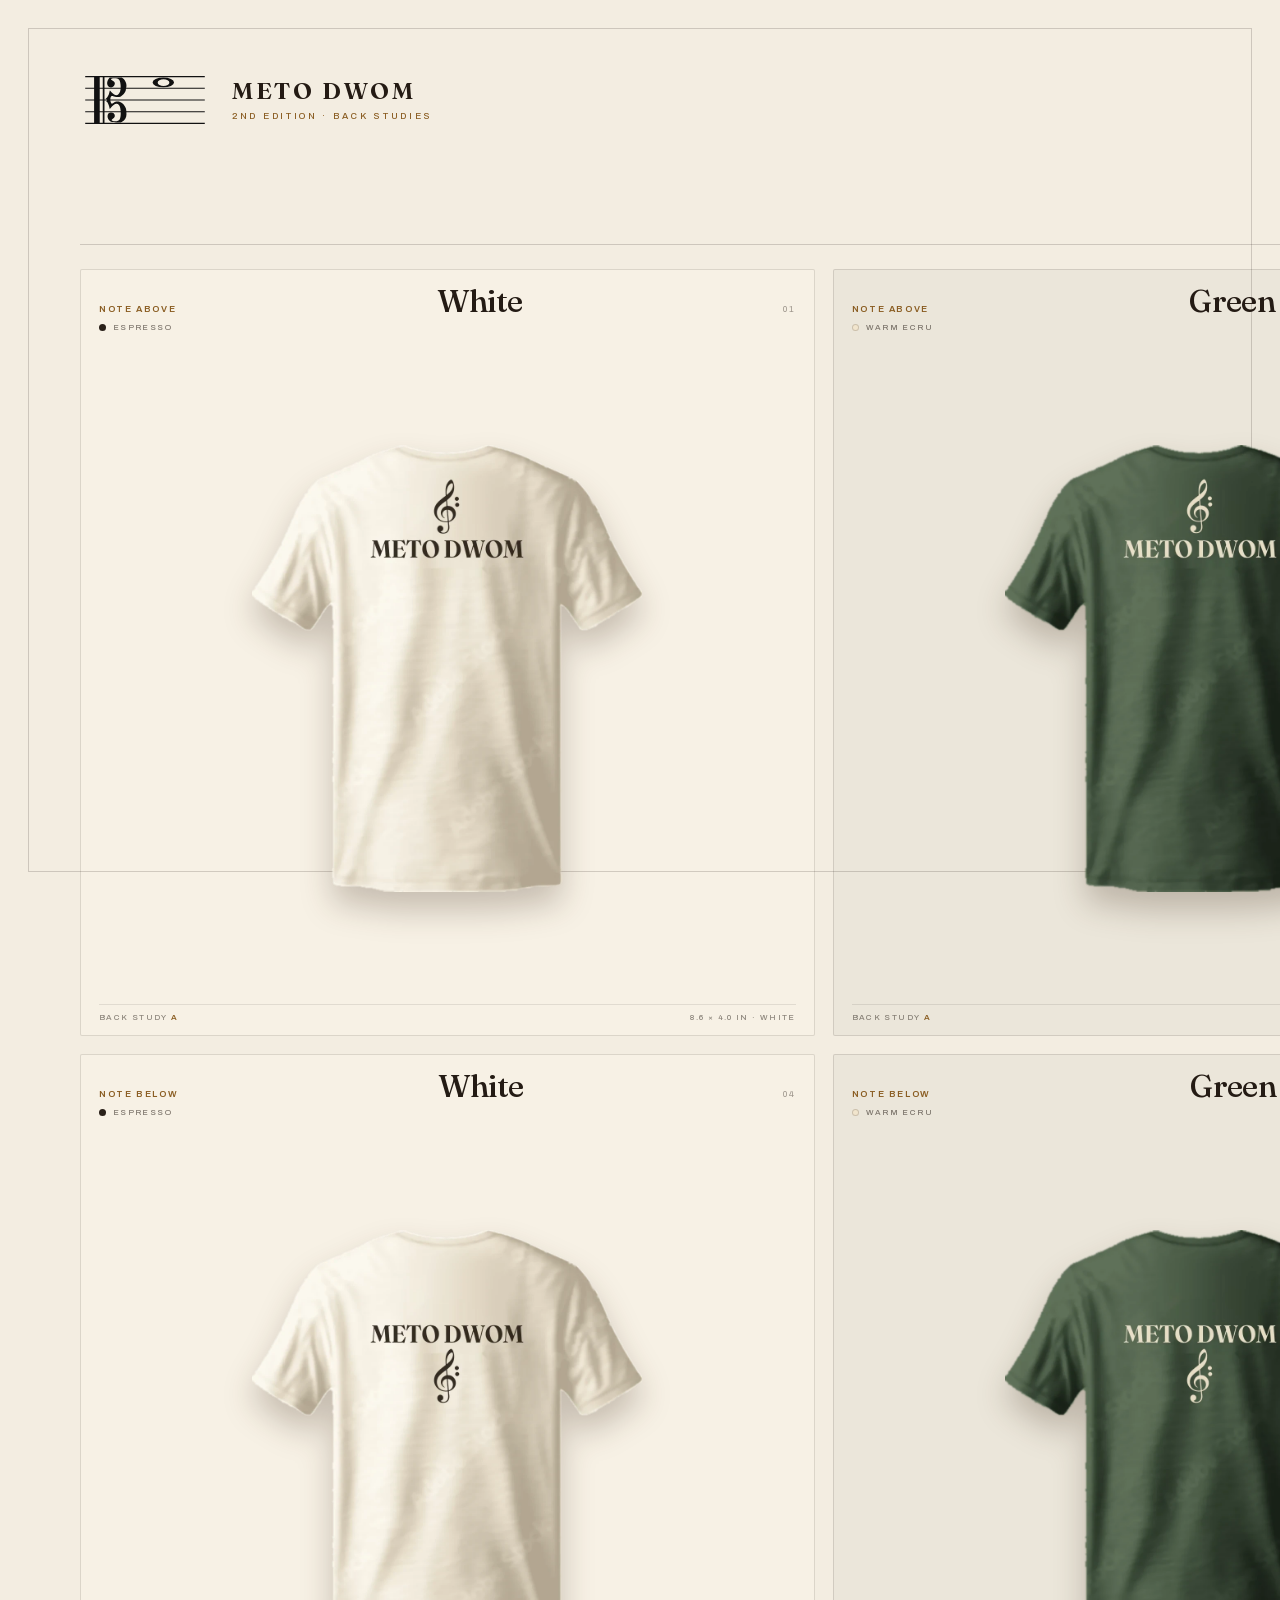
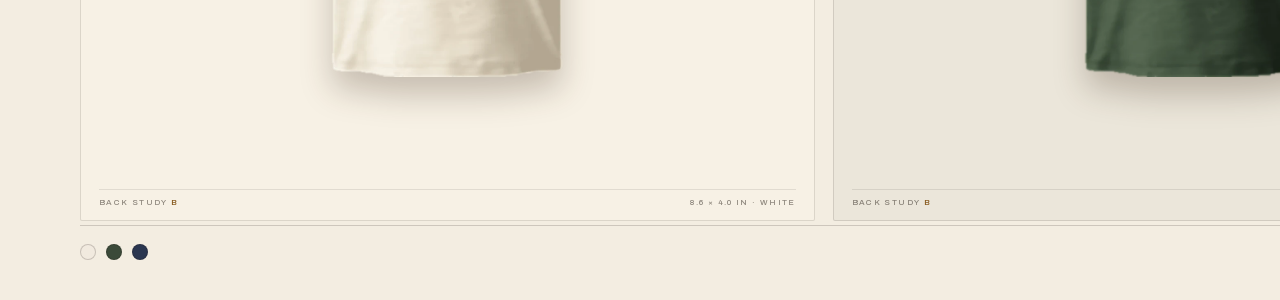
==== exports/back-studies.html @ b91ece4e "Add treble-clef back studies" ====
<!doctype html>
<html lang="en">
<head>
<meta charset="utf-8">
<style>
  @font-face {
    font-family: 'Fraunces';
    src: url('../assets/fonts/fraunces-var.woff2') format('woff2');
    font-weight: 100 900;
    font-style: normal;
    font-display: block;
  }
  @font-face {
    font-family: 'Fraunces';
    src: url('../assets/fonts/fraunces-italic-var.woff2') format('woff2');
    font-weight: 400;
    font-style: italic;
    font-display: block;
  }
  @font-face {
    font-family: 'Archivo';
    src: url('../assets/fonts/archivo-var.woff2') format('woff2');
    font-weight: 100 900;
    font-style: normal;
    font-display: block;
  }
  * { box-sizing: border-box; }
  html, body { margin: 0; width: 2400px; height: 1900px; overflow: hidden; }
  body {
    font-family: 'Archivo', sans-serif;
    color: #241b14;
    background: #f3ede1;
    -webkit-font-smoothing: antialiased;
  }
  .page {
    width: 2400px;
    height: 1900px;
    padding: 68px 80px 40px;
    display: flex;
    flex-direction: column;
  }
  .frame { position: absolute; inset: 28px; border: 1px solid rgba(36, 27, 20, .18); pointer-events: none; }
  header {
    display: flex;
    align-items: flex-start;
    justify-content: space-between;
    gap: 40px;
    padding-bottom: 28px;
    border-bottom: 1px solid rgba(36, 27, 20, .18);
  }
  .brand { display: flex; align-items: center; gap: 22px; }
  .brand img { width: 130px; height: auto; }
  .brand-name {
    font-family: 'Fraunces', serif;
    font-size: 24px;
    font-weight: 600;
    letter-spacing: .11em;
    line-height: 1;
    text-transform: uppercase;
    font-variation-settings: 'opsz' 60, 'wght' 600;
  }
  .brand-sub {
    margin-top: 9px;
    font-size: 9px;
    font-weight: 500;
    letter-spacing: .3em;
    line-height: 1;
    text-transform: uppercase;
    color: #8a5d22;
  }
  .head-copy { text-align: right; }
  .head-copy .eyebrow {
    margin: 0 0 12px;
    font-size: 9px;
    font-weight: 500;
    letter-spacing: .24em;
    text-transform: uppercase;
    color: #8a5d22;
  }
  .head-copy h1 {
    margin: 0;
    font-family: 'Fraunces', serif;
    font-size: 66px;
    font-weight: 600;
    line-height: .92;
    letter-spacing: -.035em;
    font-variation-settings: 'opsz' 144, 'wght' 600;
  }
  .head-copy h1 em { font-weight: 400; font-style: italic; }
  .head-copy p {
    margin: 16px 0 0 auto;
    max-width: 600px;
    font-size: 14px;
    line-height: 1.6;
    color: rgba(36, 27, 20, .66);
  }
  .grid {
    flex: 1;
    display: grid;
    grid-template-columns: repeat(3, minmax(0, 1fr));
    grid-template-rows: repeat(2, minmax(0, 1fr));
    gap: 18px;
    padding-top: 24px;
  }
  .card {
    --c: #ac5129;
    --inkdot: #e0ae58;
    display: flex;
    flex-direction: column;
    min-height: 0;
    padding: 16px 18px 12px;
    border: 1px solid rgba(36, 27, 20, .13);
    border-radius: 2px;
    background: color-mix(in srgb, var(--c) 6.5%, #f7f1e5);
  }
  .card-top { display: flex; align-items: baseline; justify-content: space-between; gap: 12px; }
  .layout {
    font-size: 9px;
    font-weight: 600;
    letter-spacing: .18em;
    text-transform: uppercase;
    color: #8a5d22;
  }
  .color {
    font-family: 'Fraunces', serif;
    font-size: 31px;
    font-weight: 500;
    line-height: 1;
    letter-spacing: -.02em;
    font-variation-settings: 'opsz' 40, 'wght' 500;
  }
  .num { font-size: 9px; letter-spacing: .2em; color: rgba(36, 27, 20, .42); }
  .ink {
    display: flex;
    align-items: center;
    gap: 7px;
    margin-top: 6px;
    font-size: 8px;
    font-weight: 500;
    letter-spacing: .17em;
    text-transform: uppercase;
    color: rgba(36, 27, 20, .56);
  }
  .ink i { width: 7px; height: 7px; border: 1px solid rgba(36, 27, 20, .18); border-radius: 50%; background: var(--inkdot); }
  .image { flex: 1; display: flex; align-items: center; justify-content: center; min-height: 0; padding: 2px 0 0; }
  .image img { display: block; width: min(100%, 390px); height: auto; filter: drop-shadow(0 18px 16px rgba(47, 27, 10, .24)); }
  .cap {
    display: flex;
    justify-content: space-between;
    gap: 12px;
    padding-top: 8px;
    border-top: 1px solid rgba(36, 27, 20, .1);
    font-size: 8px;
    font-weight: 500;
    letter-spacing: .17em;
    line-height: 1.3;
    text-transform: uppercase;
    color: rgba(36, 27, 20, .5);
  }
  .cap b { color: #8a5d22; font-weight: 600; }
  footer {
    display: flex;
    align-items: center;
    justify-content: space-between;
    gap: 30px;
    padding-top: 18px;
    margin-top: 4px;
    border-top: 1px solid rgba(36, 27, 20, .18);
    font-size: 8px;
    font-weight: 500;
    letter-spacing: .2em;
    line-height: 1.5;
    text-transform: uppercase;
    color: rgba(36, 27, 20, .48);
  }
  footer b { color: #241b14; font-weight: 600; }
  .swatches { display: flex; align-items: center; gap: 10px; }
  .swatches i { display: block; width: 16px; height: 16px; border: 1px solid rgba(36, 27, 20, .2); border-radius: 50%; }
</style>
</head>
<body>
<div class="page">
  <div class="frame"></div>
  <header>
    <div class="brand">
      <img src="../assets/img/mark.svg" alt="">
      <div>
        <div class="brand-name">Meto Dwom</div>
        <div class="brand-sub">2nd Edition · Back studies</div>
      </div>
    </div>
    <div class="head-copy">
      <p class="eyebrow">Back studies — 002</p>
      <h1>Two ways to <em>sign it.</em></h1>
      <p>The supplied treble clef above or below the METO DWOM wordmark. Six back studies across White, Green and Blue — no edition line.</p>
    </div>
  </header>
  <div class="grid" id="grid"></div>
  <footer>
    <div class="swatches">
      <i style="background:#F1EADF"></i><i style="background:#3B4A39"></i><i style="background:#2A3650"></i>
    </div>
    <div><b>Meto Dwom 2nd Edition</b> · back studies · 8.6 × 4.0 in · 300 DPI artwork</div>
  </footer>
</div>
<script>
  var COLORS = [
    { id: 'white', name: 'White', ink: 'Espresso', inkHex: '#2A2119', hex: '#F1EADF' },
    { id: 'green', name: 'Green', ink: 'Warm ecru', inkHex: '#F1E5CD', hex: '#3B4A39' },
    { id: 'blue', name: 'Blue', ink: 'Antique gold', inkHex: '#E0AE58', hex: '#2A3650' }
  ];
  var LAYOUTS = [
    { id: 'above', name: 'Note above', code: 'A' },
    { id: 'below', name: 'Note below', code: 'B' }
  ];
  var grid = document.getElementById('grid');
  var n = 0;
  LAYOUTS.forEach(function (layout) {
    COLORS.forEach(function (c) {
      n += 1;
      var card = document.createElement('div');
      card.className = 'card';
      card.style.setProperty('--c', c.hex);
      card.style.setProperty('--inkdot', c.inkHex);
      card.innerHTML =
        '<div class="card-top"><span class="layout">' + layout.name + '</span><span class="color">' + c.name + '</span><span class="num">0' + n + '</span></div>' +
        '<div class="ink"><i></i>' + c.ink + '</div>' +
        '<div class="image"><img src="../assets/img/tees/' + c.id + '-back-' + layout.id + '.webp" alt=""></div>' +
        '<div class="cap"><span>Back study <b>' + layout.code + '</b></span><span>8.6 × 4.0 in · ' + c.name.toLowerCase() + '</span></div>';
      grid.appendChild(card);
    });
  });
</script>
</body>
</html>
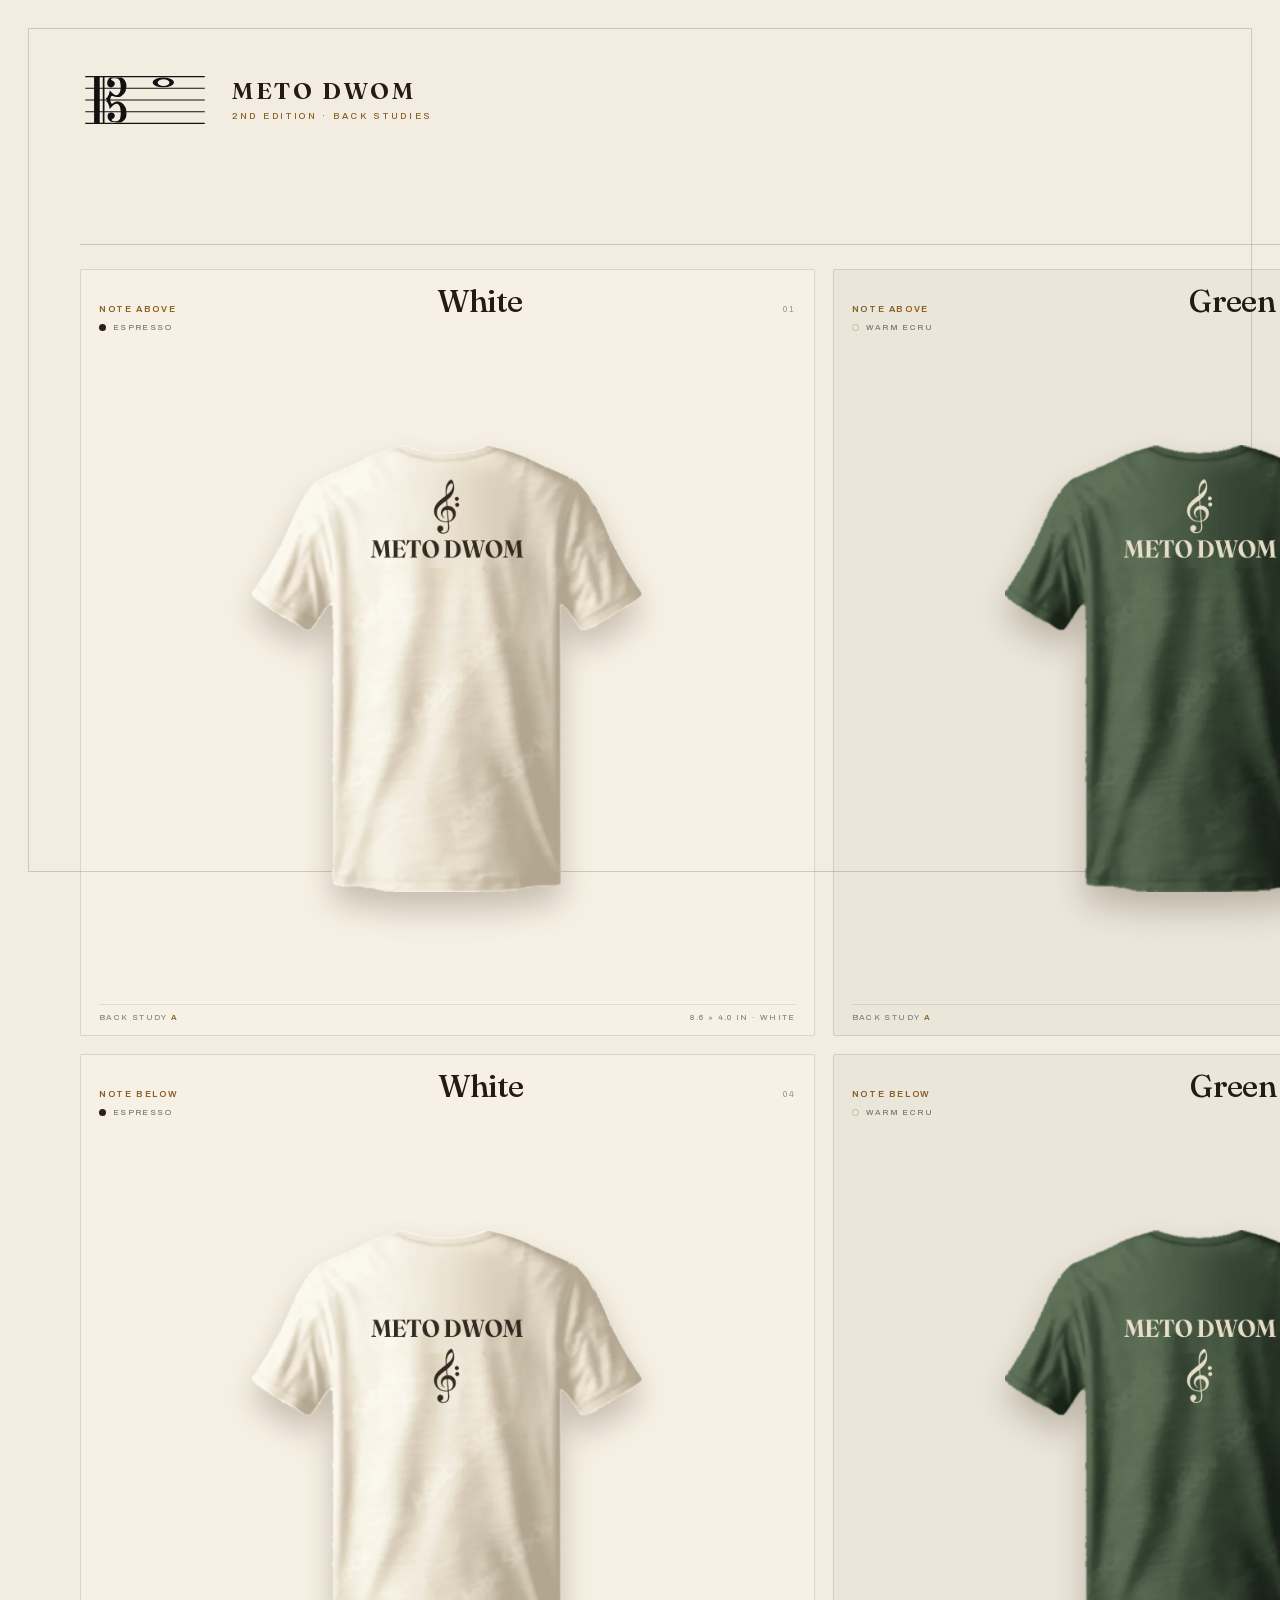
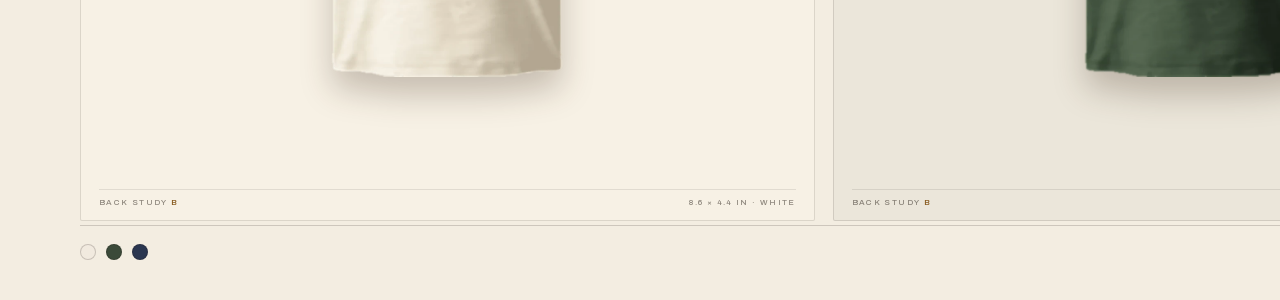
==== commit 8094f9b8: "Raise note-below wordmark" ====
--- a/exports/back-studies.html
+++ b/exports/back-studies.html
@@ -200,7 +200,7 @@
     <div class="swatches">
       <i style="background:#F1EADF"></i><i style="background:#3B4A39"></i><i style="background:#2A3650"></i>
     </div>
-    <div><b>Meto Dwom 2nd Edition</b> · back studies · 8.6 × 4.0 in · 300 DPI artwork</div>
+    <div><b>Meto Dwom 2nd Edition</b> · back studies · 8.6 × 4.0–4.4 in · 300 DPI artwork</div>
   </footer>
 </div>
 <script>
@@ -226,7 +226,7 @@
         '<div class="card-top"><span class="layout">' + layout.name + '</span><span class="color">' + c.name + '</span><span class="num">0' + n + '</span></div>' +
         '<div class="ink"><i></i>' + c.ink + '</div>' +
         '<div class="image"><img src="../assets/img/tees/' + c.id + '-back-' + layout.id + '.webp" alt=""></div>' +
-        '<div class="cap"><span>Back study <b>' + layout.code + '</b></span><span>8.6 × 4.0 in · ' + c.name.toLowerCase() + '</span></div>';
+        '<div class="cap"><span>Back study <b>' + layout.code + '</b></span><span>' + (layout.id === 'below' ? '8.6 × 4.4 in' : '8.6 × 4.0 in') + ' · ' + c.name.toLowerCase() + '</span></div>';
       grid.appendChild(card);
     });
   });
